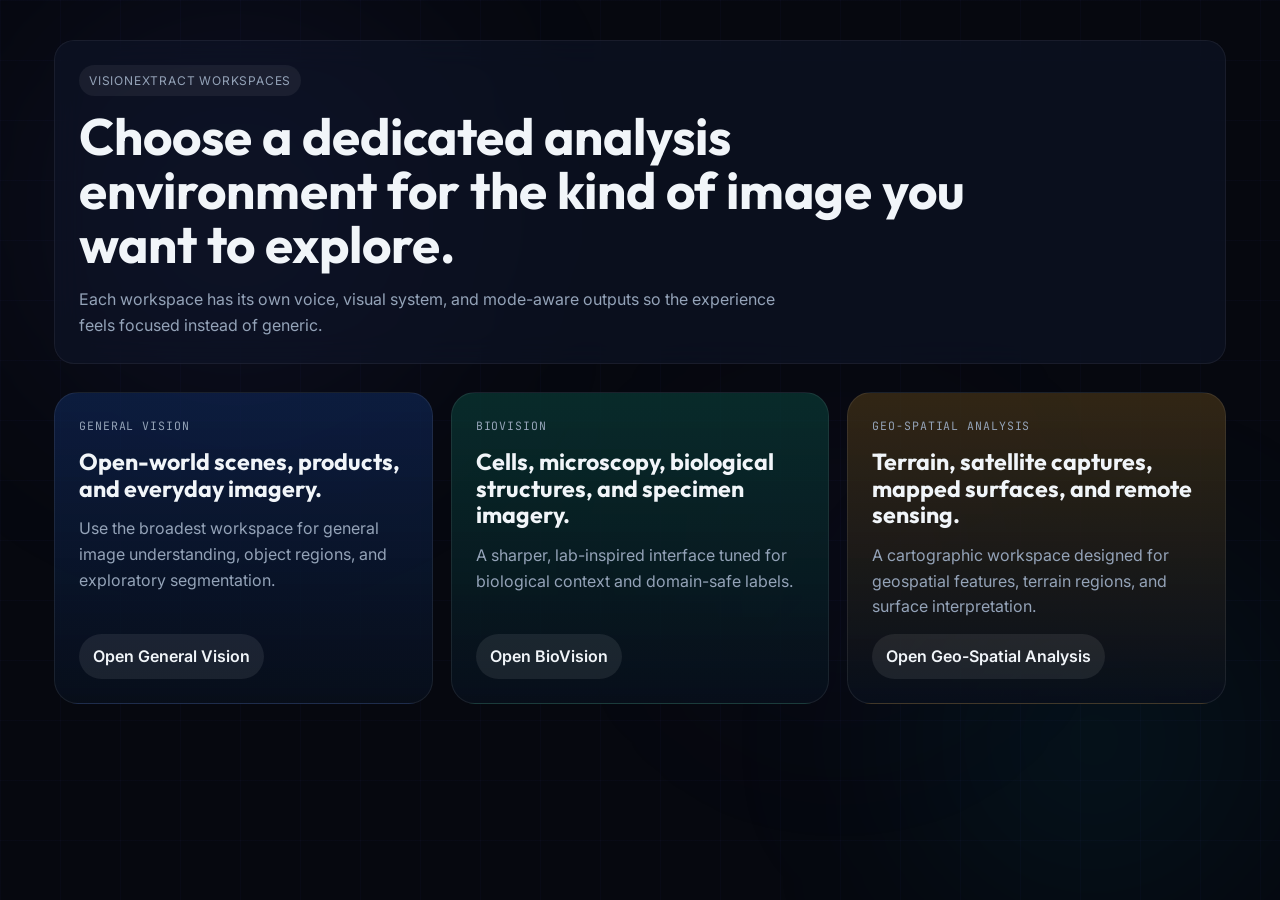
==== index.html @ 8e4196fa "Fix frontend deployment routing" ====
<!DOCTYPE html>
<html lang="en">
<head>
    <meta charset="UTF-8">
    <meta http-equiv="refresh" content="0; url=/frontend/index.html">
    <meta name="viewport" content="width=device-width, initial-scale=1.0">
    <title>VisionExtract</title>
    <link rel="canonical" href="/frontend/index.html">
    <script>
        window.location.replace("/frontend/index.html");
    </script>
</head>
<body>
    <p>Redirecting to VisionExtract...</p>
    <p><a href="/frontend/index.html">Open the frontend</a></p>
</body>
</html>
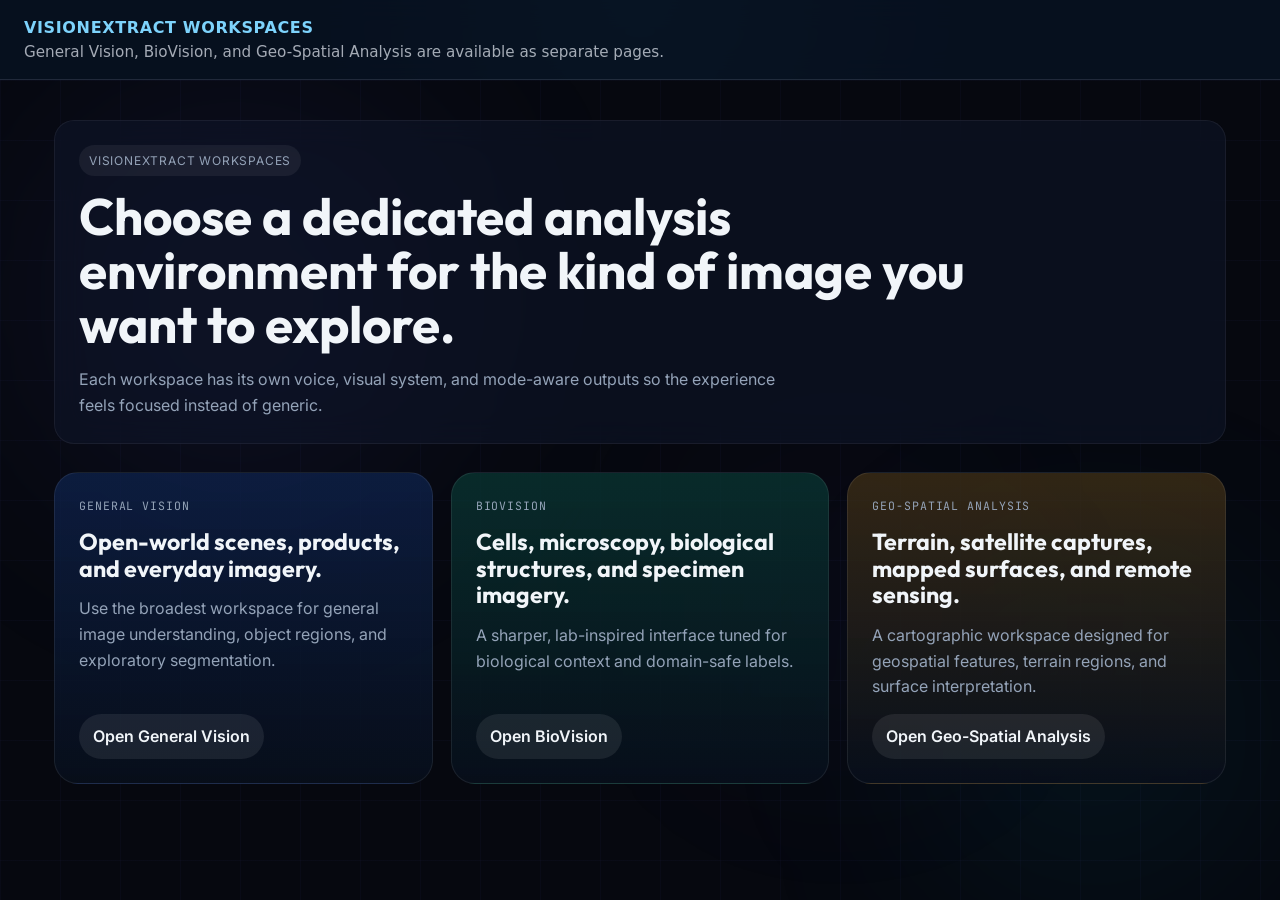
==== commit 3348dc25: "Make section pages standalone wrappers" ====
--- a/index.html
+++ b/index.html
@@ -2,16 +2,71 @@
 <html lang="en">
 <head>
     <meta charset="UTF-8">
-    <meta http-equiv="refresh" content="0; url=/frontend/index.html">
     <meta name="viewport" content="width=device-width, initial-scale=1.0">
     <title>VisionExtract</title>
-    <link rel="canonical" href="/frontend/index.html">
-    <script>
-        window.location.replace("/frontend/index.html");
-    </script>
+    <style>
+        :root {
+            color-scheme: dark;
+        }
+
+        * {
+            box-sizing: border-box;
+        }
+
+        body {
+            margin: 0;
+            min-height: 100vh;
+            background:
+                radial-gradient(circle at top, rgba(34, 211, 238, 0.18), transparent 28%),
+                radial-gradient(circle at bottom right, rgba(99, 102, 241, 0.18), transparent 35%),
+                #07111f;
+            color: #f8fafc;
+            font-family: Inter, system-ui, sans-serif;
+        }
+
+        .shell {
+            min-height: 100vh;
+            display: grid;
+            grid-template-rows: auto 1fr;
+        }
+
+        .bar {
+            padding: 18px 24px;
+            border-bottom: 1px solid rgba(148, 163, 184, 0.18);
+            background: rgba(7, 17, 31, 0.88);
+            backdrop-filter: blur(14px);
+        }
+
+        .title {
+            margin: 0;
+            font-size: 1rem;
+            font-weight: 600;
+            letter-spacing: 0.04em;
+            text-transform: uppercase;
+            color: #7dd3fc;
+        }
+
+        .subtitle {
+            margin: 6px 0 0;
+            color: rgba(226, 232, 240, 0.72);
+            font-size: 0.95rem;
+        }
+
+        iframe {
+            width: 100%;
+            height: 100%;
+            border: 0;
+            background: transparent;
+        }
+    </style>
 </head>
 <body>
-    <p>Redirecting to VisionExtract...</p>
-    <p><a href="/frontend/index.html">Open the frontend</a></p>
+    <div class="shell">
+        <header class="bar">
+            <h1 class="title">VisionExtract Workspaces</h1>
+            <p class="subtitle">General Vision, BioVision, and Geo-Spatial Analysis are available as separate pages.</p>
+        </header>
+        <iframe src="/frontend/index.html" title="VisionExtract Workspaces"></iframe>
+    </div>
 </body>
 </html>
